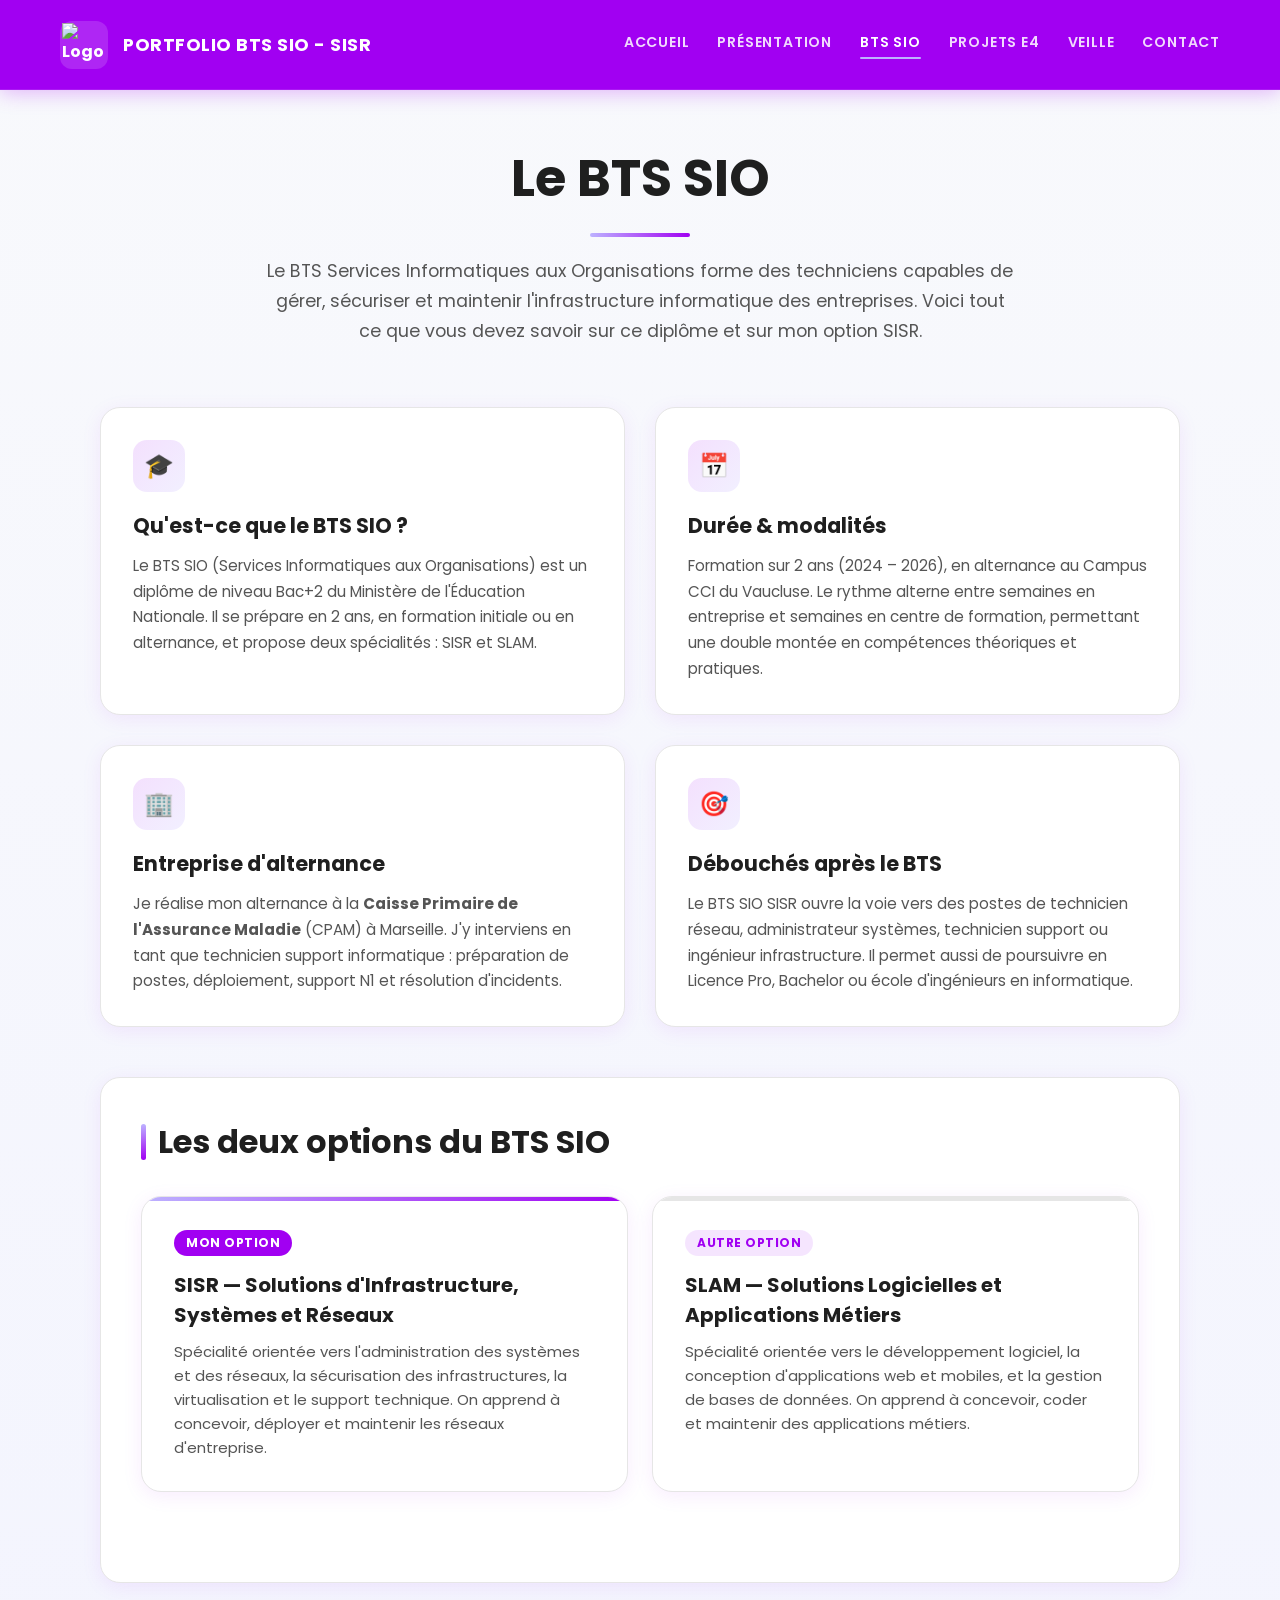
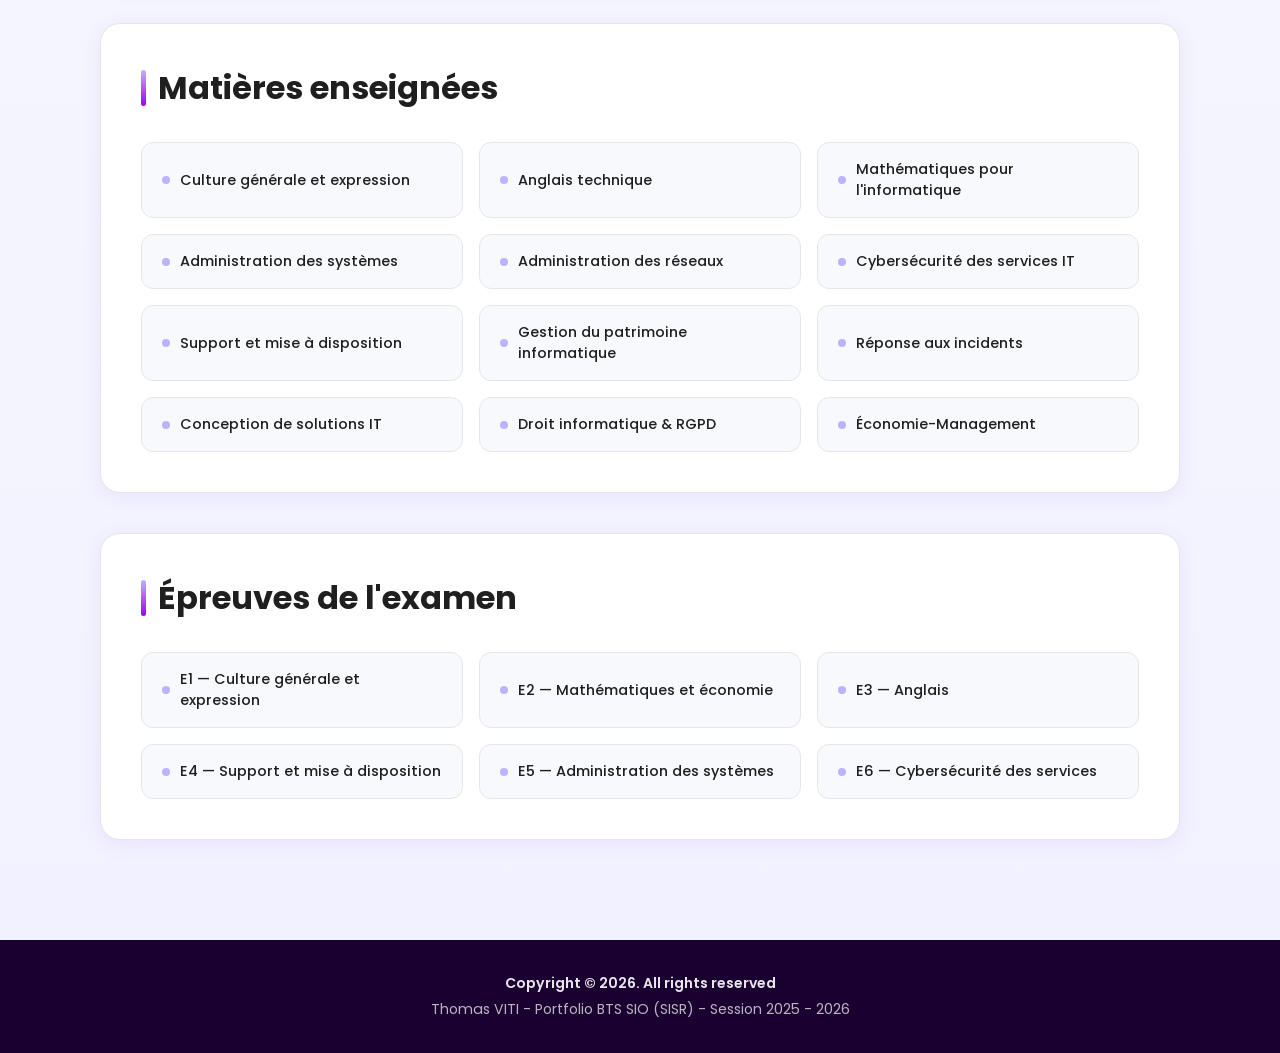
==== btssio.html @ 42a55c01 "Add files via upload" ====
<!DOCTYPE html>
<html lang="fr">
<head>
    <meta charset="UTF-8">
    <meta name="viewport" content="width=device-width, initial-scale=1.0">
    <title>BTS SIO - Portfolio Thomas VITI</title>
    <link href="https://fonts.googleapis.com/css2?family=Poppins:wght@300;400;600;700&display=swap" rel="stylesheet">
    <link rel="stylesheet" href="style.css">
</head>
<body>

    <header class="topbar" id="topbar">
        <a href="index.html" class="brand">
            <div class="logo-placeholder">
                <img src="images/logo1.png" alt="Logo Thomas VITI" class="logo">
            </div>
            <span class="brand-title">PORTFOLIO BTS SIO - SISR</span>
        </a>
        <nav class="navbar">
            <a href="index.html">ACCUEIL</a>
            <a href="presentation.html">PRÉSENTATION</a>
            <a href="btssio.html" class="active">BTS SIO</a>
            <a href="e4.html">PROJETS E4</a>
            <a href="veille.html">VEILLE</a>
            <a href="contact.html">CONTACT</a>
        </nav>
    </header>

    <main class="btssio-page">

        <!-- HERO -->
        <section class="page-hero reveal">
            <h1>Le BTS SIO</h1>
            <p>
                Le BTS Services Informatiques aux Organisations forme des techniciens
                capables de gérer, sécuriser et maintenir l'infrastructure informatique
                des entreprises. Voici tout ce que vous devez savoir sur ce diplôme
                et sur mon option SISR.
            </p>
        </section>

        <!-- PRÉSENTATION DU DIPLÔME -->
        <div class="btssio-grid reveal">
            <div class="info-card">
                <div class="info-card-icon">🎓</div>
                <h3>Qu'est-ce que le BTS SIO ?</h3>
                <p>
                    Le BTS SIO (Services Informatiques aux Organisations) est un diplôme
                    de niveau Bac+2 du Ministère de l'Éducation Nationale. Il se prépare
                    en 2 ans, en formation initiale ou en alternance, et propose deux
                    spécialités : SISR et SLAM.
                </p>
            </div>
            <div class="info-card">
                <div class="info-card-icon">📅</div>
                <h3>Durée & modalités</h3>
                <p>
                    Formation sur 2 ans (2024 – 2026), en alternance au Campus CCI
                    du Vaucluse. Le rythme alterne entre semaines en entreprise et
                    semaines en centre de formation, permettant une double montée en
                    compétences théoriques et pratiques.
                </p>
            </div>
            <div class="info-card">
                <div class="info-card-icon">🏢</div>
                <h3>Entreprise d'alternance</h3>
                <p>
                    Je réalise mon alternance à la <strong>Caisse Primaire de l'Assurance Maladie</strong>
                    (CPAM) à Marseille. J'y interviens en tant que technicien support
                    informatique : préparation de postes, déploiement, support N1 et
                    résolution d'incidents.
                </p>
            </div>
            <div class="info-card">
                <div class="info-card-icon">🎯</div>
                <h3>Débouchés après le BTS</h3>
                <p>
                    Le BTS SIO SISR ouvre la voie vers des postes de technicien réseau,
                    administrateur systèmes, technicien support ou ingénieur infrastructure.
                    Il permet aussi de poursuivre en Licence Pro, Bachelor ou école
                    d'ingénieurs en informatique.
                </p>
            </div>
        </div>

        <!-- LES DEUX OPTIONS -->
        <section class="matieres-section reveal">
            <h2>Les deux options du BTS SIO</h2>
            <div class="options-grid">
                <div class="option-card active-option">
                    <span class="option-badge active-badge">Mon option</span>
                    <h3>SISR — Solutions d'Infrastructure, Systèmes et Réseaux</h3>
                    <p>
                        Spécialité orientée vers l'administration des systèmes et des réseaux,
                        la sécurisation des infrastructures, la virtualisation et le support
                        technique. On apprend à concevoir, déployer et maintenir les réseaux
                        d'entreprise.
                    </p>
                </div>
                <div class="option-card">
                    <span class="option-badge">Autre option</span>
                    <h3>SLAM — Solutions Logicielles et Applications Métiers</h3>
                    <p>
                        Spécialité orientée vers le développement logiciel, la conception
                        d'applications web et mobiles, et la gestion de bases de données.
                        On apprend à concevoir, coder et maintenir des applications métiers.
                    </p>
                </div>
            </div>
        </section>

        <!-- MATIÈRES ENSEIGNÉES -->
        <section class="matieres-section reveal">
            <h2>Matières enseignées</h2>
            <div class="matieres-grid">
                <div class="matiere-item"><span>Culture générale et expression</span></div>
                <div class="matiere-item"><span>Anglais technique</span></div>
                <div class="matiere-item"><span>Mathématiques pour l'informatique</span></div>
                <div class="matiere-item"><span>Administration des systèmes</span></div>
                <div class="matiere-item"><span>Administration des réseaux</span></div>
                <div class="matiere-item"><span>Cybersécurité des services IT</span></div>
                <div class="matiere-item"><span>Support et mise à disposition</span></div>
                <div class="matiere-item"><span>Gestion du patrimoine informatique</span></div>
                <div class="matiere-item"><span>Réponse aux incidents</span></div>
                <div class="matiere-item"><span>Conception de solutions IT</span></div>
                <div class="matiere-item"><span>Droit informatique & RGPD</span></div>
                <div class="matiere-item"><span>Économie-Management</span></div>
            </div>
        </section>

        <!-- ÉPREUVES -->
        <section class="matieres-section reveal">
            <h2>Épreuves de l'examen</h2>
            <div class="matieres-grid">
                <div class="matiere-item"><span>E1 — Culture générale et expression</span></div>
                <div class="matiere-item"><span>E2 — Mathématiques et économie</span></div>
                <div class="matiere-item"><span>E3 — Anglais</span></div>
                <div class="matiere-item"><span>E4 — Support et mise à disposition</span></div>
                <div class="matiere-item"><span>E5 — Administration des systèmes</span></div>
                <div class="matiere-item"><span>E6 — Cybersécurité des services</span></div>
            </div>
        </section>

    </main>

    <footer class="footer">
        <p>Copyright © 2026. All rights reserved</p>
        <p>Thomas VITI - Portfolio BTS SIO (SISR) - Session 2025 - 2026</p>
    </footer>

    <script>
        window.addEventListener('scroll', () => {
            document.getElementById('topbar').classList.toggle('scrolled', window.scrollY > 50);
        });
        const observer = new IntersectionObserver(entries => {
            entries.forEach(e => { if (e.isIntersecting) e.target.classList.add('visible'); });
        }, { threshold: 0.1 });
        document.querySelectorAll('.reveal').forEach(r => observer.observe(r));
    </script>
</body>
</html>
---- style.css ----
/* =========================
   RESET DE BASE
   ========================= */
*, *::before, *::after {
    margin: 0;
    padding: 0;
    box-sizing: border-box;
}

/* =========================
   COULEURS PRINCIPALES
   ========================= */
:root {
    --couleur-fond: #f8f9fc;
    --couleur-blanc: #ffffff;
    --couleur-texte: #1f1f1f;
    --couleur-texte-secondaire: #555555;
    --couleur-accent: #bdb2ff;
    --couleur-accent-hover: #a79af7;
    --couleur-accent-dark: #8b7fe8;
    --couleur-bordure: #e6e6e6;
    --couleur-header: #a100f2;
    --shadow-card: 0 4px 20px rgba(161, 0, 242, 0.08);
    --shadow-hover: 0 8px 30px rgba(161, 0, 242, 0.15);
    --transition: 0.3s cubic-bezier(0.4, 0, 0.2, 1);
}

/* =========================
   STYLE GENERAL
   ========================= */
html {
    scroll-behavior: smooth;
}

body {
    font-family: 'Poppins', sans-serif;
    background-color: var(--couleur-fond);
    color: var(--couleur-texte);
    -webkit-font-smoothing: antialiased;
    -moz-osx-font-smoothing: grayscale;
    background: linear-gradient(180deg, #f8f9fc 0%, #f1f2ff 100%);
    min-height: 100vh;
}

/* =========================
   ANIMATIONS GLOBALES
   ========================= */
@keyframes fadeUp {
    from { opacity: 0; transform: translateY(30px); }
    to   { opacity: 1; transform: translateY(0); }
}

@keyframes fadeIn {
    from { opacity: 0; }
    to   { opacity: 1; }
}

@keyframes slideInLeft {
    from { opacity: 0; transform: translateX(-30px); }
    to   { opacity: 1; transform: translateX(0); }
}

@keyframes slideInRight {
    from { opacity: 0; transform: translateX(30px); }
    to   { opacity: 1; transform: translateX(0); }
}

@keyframes pulse {
    0%, 100% { transform: scale(1); }
    50%       { transform: scale(1.05); }
}

.reveal {
    opacity: 0;
    transform: translateY(30px);
    transition: opacity 0.7s ease, transform 0.7s ease;
}

.reveal.visible {
    opacity: 1;
    transform: translateY(0);
}

/* =========================
   HEADER
   ========================= */
.topbar {
    position: fixed;
    top: 0;
    left: 0;
    width: 100%;
    height: 90px;
    background-color: var(--couleur-header);
    border-bottom: 1px solid rgba(255,255,255,0.1);
    display: flex;
    justify-content: space-between;
    align-items: center;
    padding: 0 60px;
    z-index: 1000;
    box-shadow: 0 2px 20px rgba(161, 0, 242, 0.3);
    transition: height var(--transition), box-shadow var(--transition);
}

.topbar.scrolled {
    height: 70px;
    box-shadow: 0 4px 30px rgba(161, 0, 242, 0.4);
}

/* =========================
   PARTIE GAUCHE : LOGO + TITRE
   ========================= */
.brand {
    display: flex;
    align-items: center;
    gap: 15px;
    text-decoration: none;
    color: #ffffff;
}

.brand-title {
    font-size: 1.1rem;
    font-weight: 700;
    letter-spacing: 0.5px;
    color: #ffffff;
}

.logo-placeholder {
    width: 48px;
    height: 48px;
    background-color: rgba(255,255,255,0.15);
    border-radius: 12px;
    display: flex;
    align-items: center;
    justify-content: center;
    font-weight: bold;
    font-size: 1rem;
    transition: var(--transition);
}

.logo-placeholder:hover {
    background-color: rgba(255,255,255,0.25);
    transform: rotate(-5deg);
}

.logo {
    width: 44px;
    height: 44px;
    object-fit: contain;
}

/* =========================
   NAVIGATION
   ========================= */
.navbar {
    display: flex;
    align-items: center;
    gap: 28px;
}

.navbar a {
    text-decoration: none;
    color: rgba(255,255,255,0.85);
    font-size: 0.88rem;
    font-weight: 600;
    letter-spacing: 0.8px;
    transition: var(--transition);
    position: relative;
    padding-bottom: 4px;
}

.navbar a:hover {
    color: #ffffff;
}

.navbar a::after {
    content: "";
    position: absolute;
    left: 0;
    bottom: -2px;
    width: 0;
    height: 2px;
    background-color: var(--couleur-accent);
    transition: width var(--transition);
    border-radius: 2px;
}

.navbar a:hover::after,
.navbar a.active::after {
    width: 100%;
}

.navbar a.active {
    color: #ffffff;
}

/* =========================
   ÉLÉMENTS GÉNÉRAUX
   ========================= */
.nom {
    color: var(--couleur-accent);
    font-weight: 600;
}

/* =========================
   HERO - ACCUEIL
   ========================= */
.hero {
    min-height: 100vh;
    display: flex;
    align-items: center;
    justify-content: space-between;
    gap: 80px;
    padding: 140px 100px 60px 100px;
    width: 100%;
}

.hero-text {
    flex: 1.2;
    opacity: 0;
    transform: translateY(30px);
    animation: fadeUp 0.9s ease 0.2s forwards;
}

.hero-text::after {
    content: "";
    display: block;
    width: 70px;
    height: 4px;
    background: linear-gradient(90deg, var(--couleur-accent), var(--couleur-header));
    margin-top: 30px;
    border-radius: 4px;
}

.hero h1 {
    font-size: 3.4rem;
    margin-bottom: 20px;
    line-height: 1.1;
}

.hero h2 {
    font-size: 1.2rem;
    font-weight: 400;
    color: var(--couleur-texte-secondaire);
    max-width: 850px;
    line-height: 1.7;
}

.hero-badges {
    display: flex;
    flex-wrap: wrap;
    gap: 12px;
    margin-top: 30px;
}

.badge {
    display: inline-flex;
    align-items: center;
    gap: 6px;
    padding: 8px 16px;
    background: rgba(189, 178, 255, 0.15);
    border: 1px solid rgba(189, 178, 255, 0.4);
    border-radius: 50px;
    font-size: 0.82rem;
    font-weight: 600;
    color: var(--couleur-accent-dark);
    transition: var(--transition);
}

.badge:hover {
    background: rgba(189, 178, 255, 0.25);
    transform: translateY(-2px);
}

.hero-cta {
    display: flex;
    gap: 16px;
    margin-top: 36px;
    flex-wrap: wrap;
}

.btn-primary {
    padding: 14px 32px;
    background-color: var(--couleur-header);
    color: white;
    text-decoration: none;
    border-radius: 12px;
    font-weight: 600;
    font-size: 0.95rem;
    transition: var(--transition);
    border: none;
    cursor: pointer;
}

.btn-primary:hover {
    transform: translateY(-3px);
    box-shadow: 0 10px 25px rgba(161, 0, 242, 0.35);
}

.btn-secondary {
    padding: 14px 32px;
    background-color: transparent;
    color: var(--couleur-header);
    text-decoration: none;
    border-radius: 12px;
    font-weight: 600;
    font-size: 0.95rem;
    transition: var(--transition);
    border: 2px solid var(--couleur-header);
    cursor: pointer;
}

.btn-secondary:hover {
    background-color: var(--couleur-header);
    color: white;
    transform: translateY(-3px);
}

/* =========================
   IMAGE A DROITE - ACCUEIL
   ========================= */
.hero-image {
    flex: 1;
    display: flex;
    justify-content: flex-end;
    opacity: 0;
    animation: fadeIn 1s ease 0.5s forwards;
}

.hero-image img {
    width: 420px;
    height: 420px;
    object-fit: cover;
    border-radius: 50%;
    border: 4px solid var(--couleur-accent);
    box-shadow: 0 20px 60px rgba(161, 0, 242, 0.2);
    transition: 0.5s ease;
}

.hero-image img:hover {
    transform: scale(1.04) rotate(2deg);
    box-shadow: 0 25px 70px rgba(161, 0, 242, 0.3);
}

/* =========================
   STATS - ACCUEIL
   ========================= */
.hero-stats {
    display: grid;
    grid-template-columns: repeat(3, 1fr);
    gap: 20px;
    margin-top: 50px;
    padding: 0 100px 60px 100px;
}

.stat-card {
    background: var(--couleur-blanc);
    border-radius: 16px;
    padding: 24px;
    text-align: center;
    border: 1px solid var(--couleur-bordure);
    box-shadow: var(--shadow-card);
    transition: var(--transition);
}

.stat-card:hover {
    transform: translateY(-5px);
    box-shadow: var(--shadow-hover);
}

.stat-number {
    font-size: 2.2rem;
    font-weight: 700;
    color: var(--couleur-header);
    display: block;
}

.stat-label {
    font-size: 0.85rem;
    color: var(--couleur-texte-secondaire);
    margin-top: 4px;
}

/* =========================
   PAGE PRÉSENTATION
   ========================= */
.presentation-page {
    padding: 140px 100px 60px 100px;
}

.about-hero {
    min-height: 30vh;
    display: flex;
    flex-direction: column;
    justify-content: center;
    align-items: center;
    text-align: center;
    padding-bottom: 60px;
}

.about-hero h1 {
    font-size: 3.5rem;
    margin-bottom: 30px;
    color: var(--couleur-texte);
}

.about-hero h1::after {
    content: "";
    display: block;
    width: 120px;
    height: 4px;
    background: linear-gradient(90deg, var(--couleur-accent), var(--couleur-header));
    margin: 15px auto 0;
    border-radius: 10px;
}

.about-hero p {
    font-size: 1.1rem;
    color: var(--couleur-texte-secondaire);
    max-width: 700px;
    line-height: 1.7;
}

/* =========================
   BOUTON CV
   ========================= */
.btn-cv {
    padding: 15px 32px;
    background-color: var(--couleur-header);
    color: white;
    text-decoration: none;
    border-radius: 12px;
    font-weight: 600;
    transition: var(--transition);
    margin-top: 40px;
    display: inline-block;
}

.btn-cv:hover {
    transform: translateY(-3px);
    box-shadow: 0 12px 28px rgba(161, 0, 242, 0.35);
}

/* =========================
   CARROUSEL COMPÉTENCES
   ========================= */
.skills-carousel-section {
    margin-top: 60px;
    margin-bottom: 50px;
    text-align: center;
}

.skills-carousel-section h2 {
    font-size: 2.6rem;
    margin-bottom: 30px;
    color: var(--couleur-texte);
}

.skills-carousel {
    display: flex;
    align-items: center;
    justify-content: center;
    gap: 20px;
}

.carousel-window {
    width: 100%;
    max-width: 860px;
    overflow: hidden;
    border-radius: 20px;
}

.carousel-track {
    display: flex;
    transition: transform 0.5s cubic-bezier(0.4, 0, 0.2, 1);
    will-change: transform;
}

.carousel-slide {
    min-width: 100%;
    flex: 0 0 100%;
    background-color: transparent;
    border-radius: 20px;
    padding: 10px 10px 20px 10px;
    text-align: left;
}

.carousel-slide h3 {
    font-size: 1.9rem;
    margin-bottom: 22px;
    color: var(--couleur-header);
    text-align: center;
}

/* =========================
   GRILLE & CARTES COMPÉTENCES
   ========================= */
.skills-grid {
    display: grid;
    grid-template-columns: repeat(2, 1fr);
    gap: 16px;
}

.skill-card {
    background: #14203a;
    border: 1px solid rgba(189, 178, 255, 0.2);
    border-radius: 16px;
    padding: 20px;
    transition: var(--transition);
}

.skill-card:hover {
    border-color: rgba(189, 178, 255, 0.5);
    transform: translateY(-3px);
    box-shadow: 0 8px 24px rgba(161, 0, 242, 0.2);
}

.skill-card-header {
    display: flex;
    align-items: center;
    gap: 12px;
    margin-bottom: 12px;
}

.skill-card-header img {
    width: 40px;
    height: 40px;
    object-fit: contain;
    background-color: rgba(255, 255, 255, 0.05);
    padding: 6px;
    border-radius: 10px;
    flex-shrink: 0;
}

.skill-card-header h4 {
    font-size: 1.1rem;
    color: #ffffff;
    margin: 0;
    font-weight: 600;
}

.skill-card p {
    color: rgba(230, 230, 255, 0.75);
    line-height: 1.55;
    font-size: 0.88rem;
    margin: 0;
}

/* Boutons carrousel */
.carousel-btn {
    background: rgba(161, 0, 242, 0.08);
    border: 2px solid var(--couleur-accent);
    font-size: 1.4rem;
    color: var(--couleur-header);
    cursor: pointer;
    transition: var(--transition);
    width: 50px;
    height: 50px;
    border-radius: 50%;
    display: flex;
    align-items: center;
    justify-content: center;
    flex-shrink: 0;
}

.carousel-btn:hover {
    background: var(--couleur-header);
    color: white;
    border-color: var(--couleur-header);
    transform: scale(1.1);
}

/* Dots */
.carousel-dots {
    margin-top: 20px;
    display: flex;
    justify-content: center;
    gap: 10px;
}

.dot {
    width: 10px;
    height: 10px;
    background-color: #d9d3ff;
    border-radius: 50%;
    display: inline-block;
    cursor: pointer;
    transition: var(--transition);
}

.dot.active {
    background-color: var(--couleur-header);
    transform: scale(1.3);
    width: 28px;
    border-radius: 5px;
}

/* =========================
   PARCOURS (2 COLONNES)
   ========================= */
.parcours-section { margin-top: 20px; }

.parcours-grid {
    display: flex;
    gap: 60px;
    align-items: flex-start;
}

.parcours-col { flex: 1; min-width: 0; }

/* =========================
   TIMELINE
   ========================= */
.timeline-section { margin-top: 50px; }

.timeline-section h2 {
    font-size: 2.8rem;
    margin-bottom: 30px;
    color: var(--couleur-texte);
    display: flex;
    align-items: center;
    gap: 15px;
}

.timeline-section h2::before {
    content: "";
    display: inline-block;
    width: 6px;
    height: 50px;
    background: linear-gradient(180deg, var(--couleur-accent), var(--couleur-header));
    border-radius: 10px;
    flex-shrink: 0;
}

.timeline {
    position: relative;
    padding-left: 40px;
}

.timeline::before {
    content: "";
    position: absolute;
    left: 10px;
    top: 0;
    width: 3px;
    height: 100%;
    background: linear-gradient(180deg, var(--couleur-accent), var(--couleur-header));
    border-radius: 3px;
}

.timeline-item {
    position: relative;
    margin-bottom: 40px;
}

.timeline-dot {
    position: absolute;
    left: -34px;
    top: 12px;
    width: 18px;
    height: 18px;
    background-color: var(--couleur-blanc);
    border: 3px solid var(--couleur-accent);
    border-radius: 50%;
    transition: var(--transition);
}

.timeline-item:hover .timeline-dot {
    background-color: var(--couleur-header);
    border-color: var(--couleur-header);
    transform: scale(1.2);
}

.timeline-content {
    background: var(--couleur-blanc);
    border-radius: 14px;
    padding: 20px 24px;
    border: 1px solid var(--couleur-bordure);
    box-shadow: var(--shadow-card);
    transition: var(--transition);
}

.timeline-content:hover {
    transform: translateX(5px);
    box-shadow: var(--shadow-hover);
    border-color: rgba(189, 178, 255, 0.5);
}

.timeline-content h3 {
    font-size: 1.15rem;
    margin-bottom: 6px;
    color: var(--couleur-texte);
}

.timeline-content .date {
    font-size: 0.82rem;
    color: var(--couleur-header);
    display: block;
    margin-bottom: 8px;
    font-weight: 600;
}

.timeline-content p {
    color: var(--couleur-texte-secondaire);
    line-height: 1.6;
    font-size: 0.92rem;
}

/* =========================
   SECTION OBJECTIFS
   ========================= */
.presentation-section {
    background-color: var(--couleur-blanc);
    padding: 32px 36px;
    margin-bottom: 30px;
    border-radius: 20px;
    box-shadow: var(--shadow-card);
    border: 1px solid var(--couleur-bordure);
}

.presentation-section h2 {
    font-size: 1.8rem;
    margin-bottom: 15px;
    color: var(--couleur-header);
}

.presentation-section p {
    font-size: 1.05rem;
    line-height: 1.8;
    color: var(--couleur-texte-secondaire);
    margin-bottom: 15px;
}

.presentation-section p:last-child { margin-bottom: 0; }

/* =========================
   PAGE BTS SIO
   ========================= */
.btssio-page {
    padding: 140px 100px 60px 100px;
}

.page-hero {
    text-align: center;
    padding-bottom: 60px;
}

.page-hero h1 {
    font-size: 3.2rem;
    margin-bottom: 20px;
}

.page-hero h1::after {
    content: "";
    display: block;
    width: 100px;
    height: 4px;
    background: linear-gradient(90deg, var(--couleur-accent), var(--couleur-header));
    margin: 16px auto 0;
    border-radius: 4px;
}

.page-hero p {
    font-size: 1.1rem;
    color: var(--couleur-texte-secondaire);
    max-width: 750px;
    margin: 0 auto;
    line-height: 1.7;
}

.btssio-grid {
    display: grid;
    grid-template-columns: 1fr 1fr;
    gap: 30px;
    margin-bottom: 50px;
}

.info-card {
    background: var(--couleur-blanc);
    border-radius: 20px;
    padding: 32px;
    border: 1px solid var(--couleur-bordure);
    box-shadow: var(--shadow-card);
    transition: var(--transition);
}

.info-card:hover {
    transform: translateY(-5px);
    box-shadow: var(--shadow-hover);
}

.info-card-icon {
    width: 52px;
    height: 52px;
    background: linear-gradient(135deg, rgba(161,0,242,0.12), rgba(189,178,255,0.2));
    border-radius: 14px;
    display: flex;
    align-items: center;
    justify-content: center;
    font-size: 1.5rem;
    margin-bottom: 18px;
}

.info-card h3 {
    font-size: 1.3rem;
    margin-bottom: 12px;
    color: var(--couleur-texte);
}

.info-card p {
    color: var(--couleur-texte-secondaire);
    line-height: 1.7;
    font-size: 0.95rem;
}

.options-grid {
    display: grid;
    grid-template-columns: 1fr 1fr;
    gap: 24px;
    margin-bottom: 50px;
}

.option-card {
    background: var(--couleur-blanc);
    border-radius: 20px;
    padding: 32px;
    border: 1px solid var(--couleur-bordure);
    box-shadow: var(--shadow-card);
    transition: var(--transition);
    position: relative;
    overflow: hidden;
}

.option-card::before {
    content: "";
    position: absolute;
    top: 0;
    left: 0;
    right: 0;
    height: 4px;
    background: var(--couleur-bordure);
    transition: var(--transition);
}

.option-card.active-option::before {
    background: linear-gradient(90deg, var(--couleur-accent), var(--couleur-header));
}

.option-card:hover {
    transform: translateY(-4px);
    box-shadow: var(--shadow-hover);
}

.option-badge {
    display: inline-block;
    padding: 4px 12px;
    background: rgba(161, 0, 242, 0.1);
    color: var(--couleur-header);
    border-radius: 50px;
    font-size: 0.75rem;
    font-weight: 700;
    margin-bottom: 14px;
    text-transform: uppercase;
    letter-spacing: 0.5px;
}

.option-badge.active-badge {
    background: var(--couleur-header);
    color: white;
}

.option-card h3 {
    font-size: 1.25rem;
    margin-bottom: 10px;
}

.option-card p {
    color: var(--couleur-texte-secondaire);
    font-size: 0.93rem;
    line-height: 1.6;
}

.matieres-section {
    background: var(--couleur-blanc);
    border-radius: 20px;
    padding: 40px;
    margin-bottom: 40px;
    border: 1px solid var(--couleur-bordure);
    box-shadow: var(--shadow-card);
}

.matieres-section h2 {
    font-size: 2rem;
    margin-bottom: 30px;
    color: var(--couleur-texte);
    display: flex;
    align-items: center;
    gap: 12px;
}

.matieres-section h2::before {
    content: "";
    display: inline-block;
    width: 5px;
    height: 36px;
    background: linear-gradient(180deg, var(--couleur-accent), var(--couleur-header));
    border-radius: 4px;
}

.matieres-grid {
    display: grid;
    grid-template-columns: repeat(3, 1fr);
    gap: 16px;
}

.matiere-item {
    background: var(--couleur-fond);
    border-radius: 12px;
    padding: 16px 20px;
    border: 1px solid var(--couleur-bordure);
    transition: var(--transition);
    display: flex;
    align-items: center;
    gap: 10px;
}

.matiere-item:hover {
    background: rgba(189, 178, 255, 0.1);
    border-color: rgba(189, 178, 255, 0.5);
    transform: translateX(4px);
}

.matiere-item::before {
    content: "";
    display: inline-block;
    width: 8px;
    height: 8px;
    background: var(--couleur-accent);
    border-radius: 50%;
    flex-shrink: 0;
}

.matiere-item span {
    font-size: 0.9rem;
    font-weight: 500;
    color: var(--couleur-texte);
}

/* =========================
   PAGE PROJETS E4
   ========================= */
.e4-page {
    padding: 140px 100px 60px 100px;
}

.projets-grid {
    display: grid;
    grid-template-columns: repeat(2, 1fr);
    gap: 30px;
    margin-top: 40px;
}

.projet-card {
    background: var(--couleur-blanc);
    border-radius: 20px;
    overflow: hidden;
    border: 1px solid var(--couleur-bordure);
    box-shadow: var(--shadow-card);
    transition: var(--transition);
    display: flex;
    flex-direction: column;
}

.projet-card:hover {
    transform: translateY(-8px);
    box-shadow: var(--shadow-hover);
}

.projet-header {
    background: linear-gradient(135deg, var(--couleur-header), #7b00c0);
    padding: 28px;
    color: white;
}

.projet-numero {
    font-size: 0.75rem;
    font-weight: 700;
    letter-spacing: 2px;
    text-transform: uppercase;
    opacity: 0.7;
    margin-bottom: 8px;
}

.projet-header h3 {
    font-size: 1.35rem;
    font-weight: 700;
}

.projet-body {
    padding: 28px;
    flex: 1;
    display: flex;
    flex-direction: column;
    gap: 16px;
}

.projet-tags {
    display: flex;
    flex-wrap: wrap;
    gap: 8px;
}

.tag {
    padding: 5px 12px;
    background: rgba(189, 178, 255, 0.15);
    border: 1px solid rgba(189, 178, 255, 0.4);
    border-radius: 50px;
    font-size: 0.78rem;
    font-weight: 600;
    color: var(--couleur-accent-dark);
}

.projet-description {
    color: var(--couleur-texte-secondaire);
    line-height: 1.7;
    font-size: 0.93rem;
    flex: 1;
}

.projet-competences {
    margin-top: auto;
}

.projet-competences h4 {
    font-size: 0.85rem;
    color: var(--couleur-texte-secondaire);
    margin-bottom: 8px;
    font-weight: 600;
    text-transform: uppercase;
    letter-spacing: 0.5px;
}

.comp-list {
    display: flex;
    flex-direction: column;
    gap: 6px;
}

.comp-item {
    display: flex;
    align-items: center;
    gap: 8px;
    font-size: 0.88rem;
    color: var(--couleur-texte);
}

.comp-item::before {
    content: "✓";
    color: var(--couleur-header);
    font-weight: bold;
    font-size: 0.75rem;
}

/* =========================
   PAGE VEILLE
   ========================= */
.veille-page {
    padding: 140px 100px 60px 100px;
}

.veille-intro {
    background: var(--couleur-blanc);
    border-radius: 20px;
    padding: 36px;
    margin-bottom: 40px;
    border: 1px solid var(--couleur-bordure);
    box-shadow: var(--shadow-card);
}

.veille-intro h2 {
    font-size: 1.6rem;
    margin-bottom: 14px;
    color: var(--couleur-header);
}

.veille-intro p {
    color: var(--couleur-texte-secondaire);
    line-height: 1.7;
    font-size: 0.97rem;
}

.veille-grid {
    display: grid;
    grid-template-columns: repeat(2, 1fr);
    gap: 28px;
    margin-bottom: 50px;
}

.veille-card {
    background: var(--couleur-blanc);
    border-radius: 20px;
    padding: 32px;
    border: 1px solid var(--couleur-bordure);
    box-shadow: var(--shadow-card);
    transition: var(--transition);
}

.veille-card:hover {
    transform: translateY(-5px);
    box-shadow: var(--shadow-hover);
}

.veille-card-header {
    display: flex;
    align-items: flex-start;
    gap: 16px;
    margin-bottom: 16px;
}

.veille-icon {
    width: 48px;
    height: 48px;
    background: linear-gradient(135deg, rgba(161,0,242,0.12), rgba(189,178,255,0.2));
    border-radius: 12px;
    display: flex;
    align-items: center;
    justify-content: center;
    font-size: 1.4rem;
    flex-shrink: 0;
}

.veille-card h3 {
    font-size: 1.2rem;
    margin-bottom: 4px;
    color: var(--couleur-texte);
}

.veille-date {
    font-size: 0.8rem;
    color: var(--couleur-header);
    font-weight: 600;
}

.veille-card p {
    color: var(--couleur-texte-secondaire);
    line-height: 1.6;
    font-size: 0.92rem;
}

.sources-section {
    background: var(--couleur-blanc);
    border-radius: 20px;
    padding: 36px;
    border: 1px solid var(--couleur-bordure);
    box-shadow: var(--shadow-card);
    margin-bottom: 40px;
}

.sources-section h2 {
    font-size: 1.8rem;
    margin-bottom: 24px;
    color: var(--couleur-texte);
    display: flex;
    align-items: center;
    gap: 12px;
}

.sources-section h2::before {
    content: "";
    display: inline-block;
    width: 5px;
    height: 32px;
    background: linear-gradient(180deg, var(--couleur-accent), var(--couleur-header));
    border-radius: 4px;
}

.sources-grid {
    display: grid;
    grid-template-columns: repeat(3, 1fr);
    gap: 16px;
}

.source-item {
    display: flex;
    align-items: center;
    gap: 12px;
    padding: 14px 16px;
    background: var(--couleur-fond);
    border-radius: 12px;
    border: 1px solid var(--couleur-bordure);
    text-decoration: none;
    color: var(--couleur-texte);
    transition: var(--transition);
    font-size: 0.9rem;
    font-weight: 500;
}

.source-item:hover {
    background: rgba(189, 178, 255, 0.1);
    border-color: rgba(189, 178, 255, 0.5);
    transform: translateX(4px);
    color: var(--couleur-header);
}

.source-dot {
    width: 8px;
    height: 8px;
    background: var(--couleur-accent);
    border-radius: 50%;
    flex-shrink: 0;
}

/* =========================
   PAGE CONTACT
   ========================= */
.contact-page {
    padding: 140px 100px 60px 100px;
}

.contact-hero {
    text-align: center;
    margin-bottom: 60px;
}

.contact-hero h1 {
    font-size: 3.2rem;
    margin-bottom: 16px;
}

.contact-hero h1::after {
    content: "";
    display: block;
    width: 80px;
    height: 4px;
    background: linear-gradient(90deg, var(--couleur-accent), var(--couleur-header));
    margin: 14px auto 0;
    border-radius: 4px;
}

.contact-hero p {
    color: var(--couleur-texte-secondaire);
    font-size: 1.1rem;
    max-width: 600px;
    margin: 0 auto;
    line-height: 1.7;
}

.contact-cards {
    display: grid;
    grid-template-columns: repeat(2, 1fr);
    gap: 24px;
    max-width: 800px;
    margin: 0 auto;
}

.contact-card {
    background: var(--couleur-blanc);
    border-radius: 20px;
    padding: 36px;
    text-align: center;
    border: 1px solid var(--couleur-bordure);
    box-shadow: var(--shadow-card);
    transition: var(--transition);
}

.contact-card:hover {
    transform: translateY(-6px);
    box-shadow: var(--shadow-hover);
    border-color: rgba(189, 178, 255, 0.5);
}

.contact-card-icon {
    width: 60px;
    height: 60px;
    background: linear-gradient(135deg, rgba(161,0,242,0.1), rgba(189,178,255,0.2));
    border-radius: 16px;
    display: flex;
    align-items: center;
    justify-content: center;
    font-size: 1.6rem;
    margin: 0 auto 18px;
    transition: var(--transition);
}

.contact-card:hover .contact-card-icon {
    background: var(--couleur-header);
    color: white;
    transform: rotate(-8deg) scale(1.05);
}

.contact-card h2 {
    font-size: 1rem;
    margin-bottom: 10px;
    color: var(--couleur-texte-secondaire);
    text-transform: uppercase;
    letter-spacing: 1px;
    font-size: 0.8rem;
}

.contact-card p {
    font-size: 1rem;
    font-weight: 600;
    color: var(--couleur-texte);
}

.contact-card a {
    color: var(--couleur-header);
    text-decoration: none;
    transition: var(--transition);
    font-weight: 600;
}

.contact-card a:hover {
    color: var(--couleur-accent-dark);
}

/* =========================
   FOOTER
   ========================= */
.footer {
    background-color: #1a0030;
    color: rgba(255,255,255,0.7);
    text-align: center;
    padding: 28px 20px;
    font-size: 0.88rem;
}

.footer p { margin: 5px 0; }

.footer p:first-child {
    color: rgba(255,255,255,0.9);
    font-weight: 600;
}

/* =========================
   SCRIPT REVEAL AU SCROLL
   (classes pour JS)
   ========================= */
.fade-in { animation: fadeUp 0.7s ease forwards; }

/* =========================
   VERSION TABLETTE
   ========================= */
@media (max-width: 1024px) {
    .topbar { padding: 0 30px; }
    .navbar { gap: 18px; }
    .navbar a { font-size: 0.82rem; }

    .hero { padding: 140px 60px 40px 60px; gap: 50px; }
    .hero-stats { padding: 0 60px 50px 60px; }
    .hero h1 { font-size: 2.6rem; }

    .presentation-page,
    .btssio-page,
    .e4-page,
    .veille-page,
    .contact-page { padding: 140px 60px 60px 60px; }

    .btssio-grid,
    .options-grid { grid-template-columns: 1fr; }
    .matieres-grid { grid-template-columns: repeat(2, 1fr); }
    .projets-grid { grid-template-columns: 1fr; }
    .veille-grid { grid-template-columns: 1fr; }
    .sources-grid { grid-template-columns: repeat(2, 1fr); }
    .hero-stats { grid-template-columns: repeat(3, 1fr); }
}

/* =========================
   VERSION MOBILE
   ========================= */
@media (max-width: 768px) {
    .topbar {
        height: auto;
        padding: 15px 20px;
        flex-direction: column;
        align-items: flex-start;
        gap: 15px;
    }

    .brand-title { font-size: 0.9rem; }

    .navbar {
        flex-wrap: wrap;
        gap: 10px;
    }

    .navbar a { font-size: 0.78rem; }

    .hero {
        flex-direction: column;
        text-align: center;
        padding: 190px 20px 40px 20px;
        gap: 40px;
    }

    .hero h1 { font-size: 2.2rem; }
    .hero h2 { font-size: 0.97rem; }

    .hero-badges { justify-content: center; }
    .hero-cta { justify-content: center; }

    .hero-image { justify-content: center; }
    .hero-image img { width: 220px; height: 220px; }

    .hero-stats {
        grid-template-columns: 1fr;
        padding: 0 20px 40px;
    }

    .presentation-page,
    .btssio-page,
    .e4-page,
    .veille-page,
    .contact-page { padding: 190px 20px 40px 20px; }

    .parcours-grid { flex-direction: column; gap: 0; }
    .timeline { padding-left: 30px; }
    .timeline-dot { left: -28px; }

    .about-hero h1 { font-size: 2.2rem; }
    .page-hero h1 { font-size: 2.2rem; }

    .btssio-grid,
    .options-grid,
    .projets-grid,
    .veille-grid { grid-template-columns: 1fr; }

    .matieres-grid { grid-template-columns: 1fr; }
    .sources-grid { grid-template-columns: 1fr; }
    .contact-cards { grid-template-columns: 1fr; }

    .skills-carousel-section h2 { font-size: 1.8rem; }
    .carousel-slide { padding: 10px 6px 16px 6px; }
    .carousel-slide h3 { font-size: 1.4rem; }
    .skills-grid { grid-template-columns: 1fr; gap: 12px; }
    .skill-card { padding: 16px; }
    .skill-card-header h4 { font-size: 1rem; }
    .skill-card p { font-size: 0.85rem; }
    .carousel-window { max-width: 100%; }

    .matieres-section,
    .sources-section { padding: 24px; }

    .hero-stats { grid-template-columns: repeat(3, 1fr); }
}
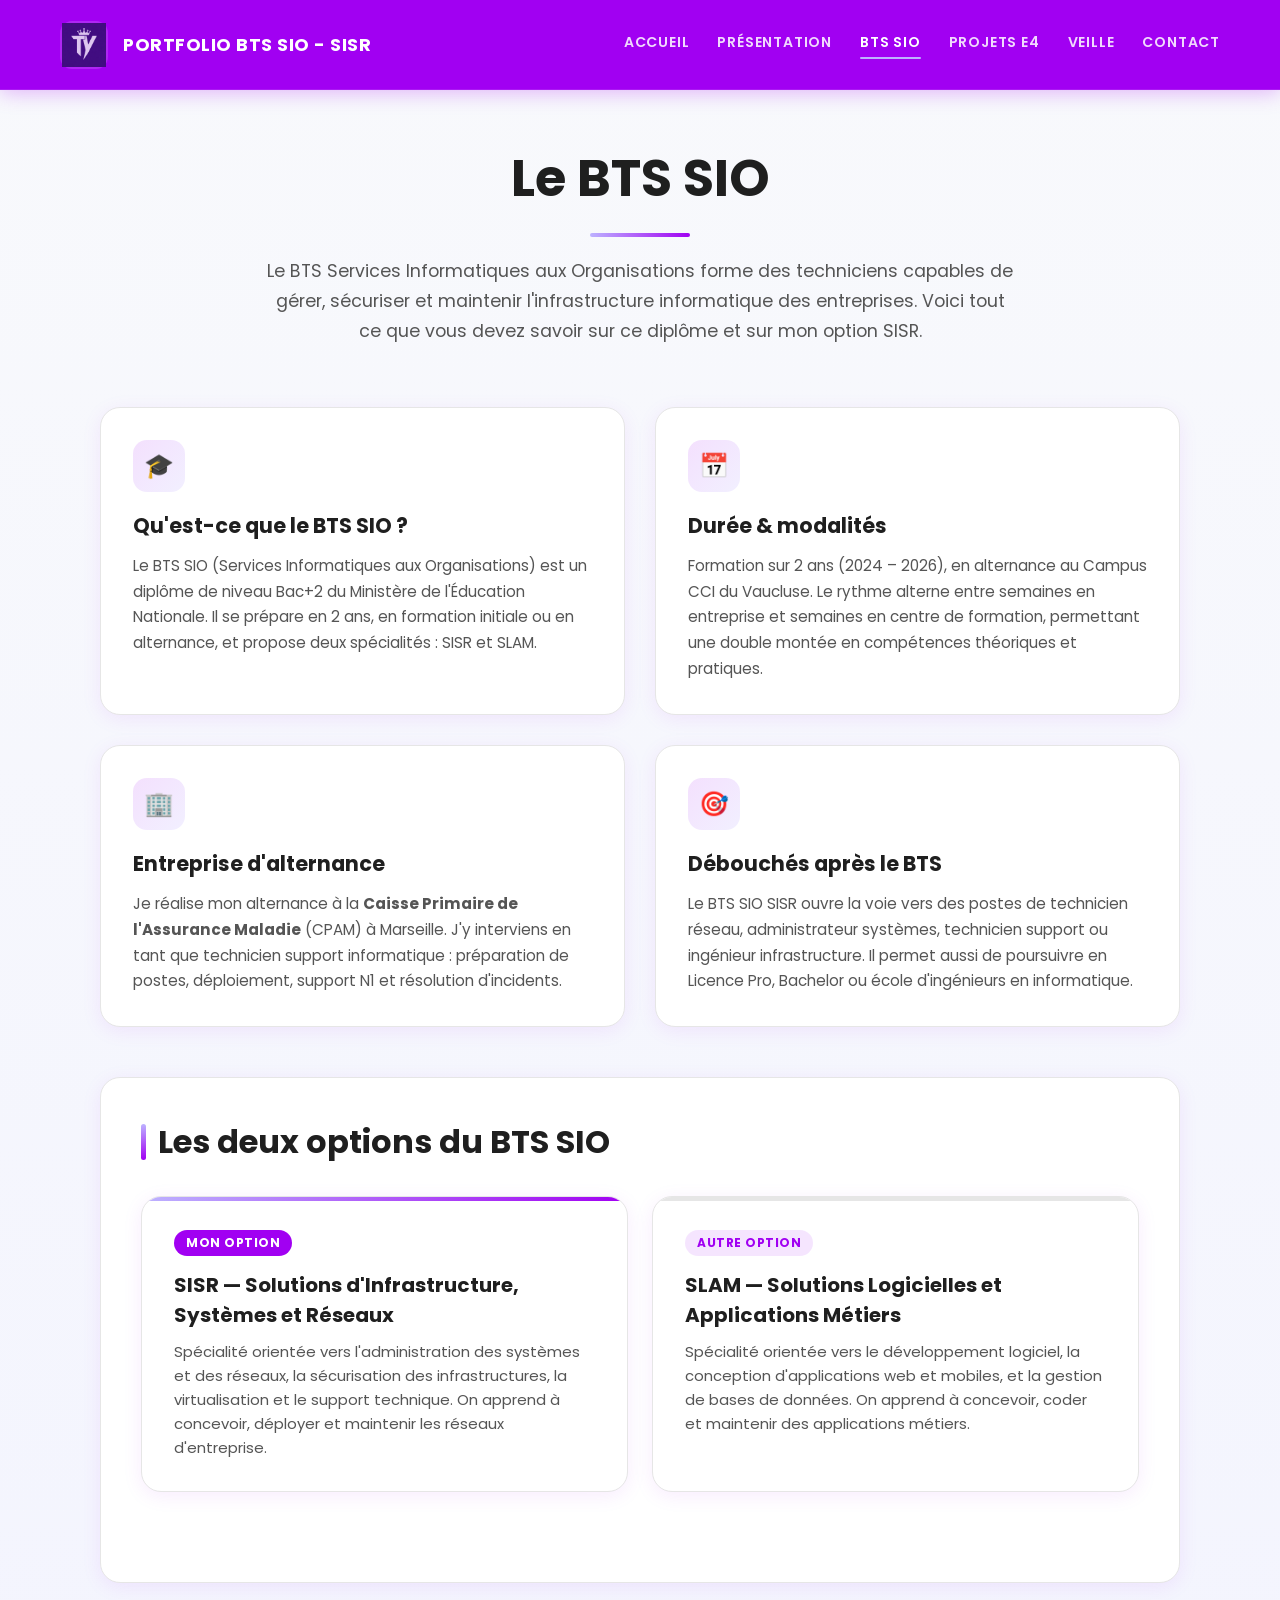
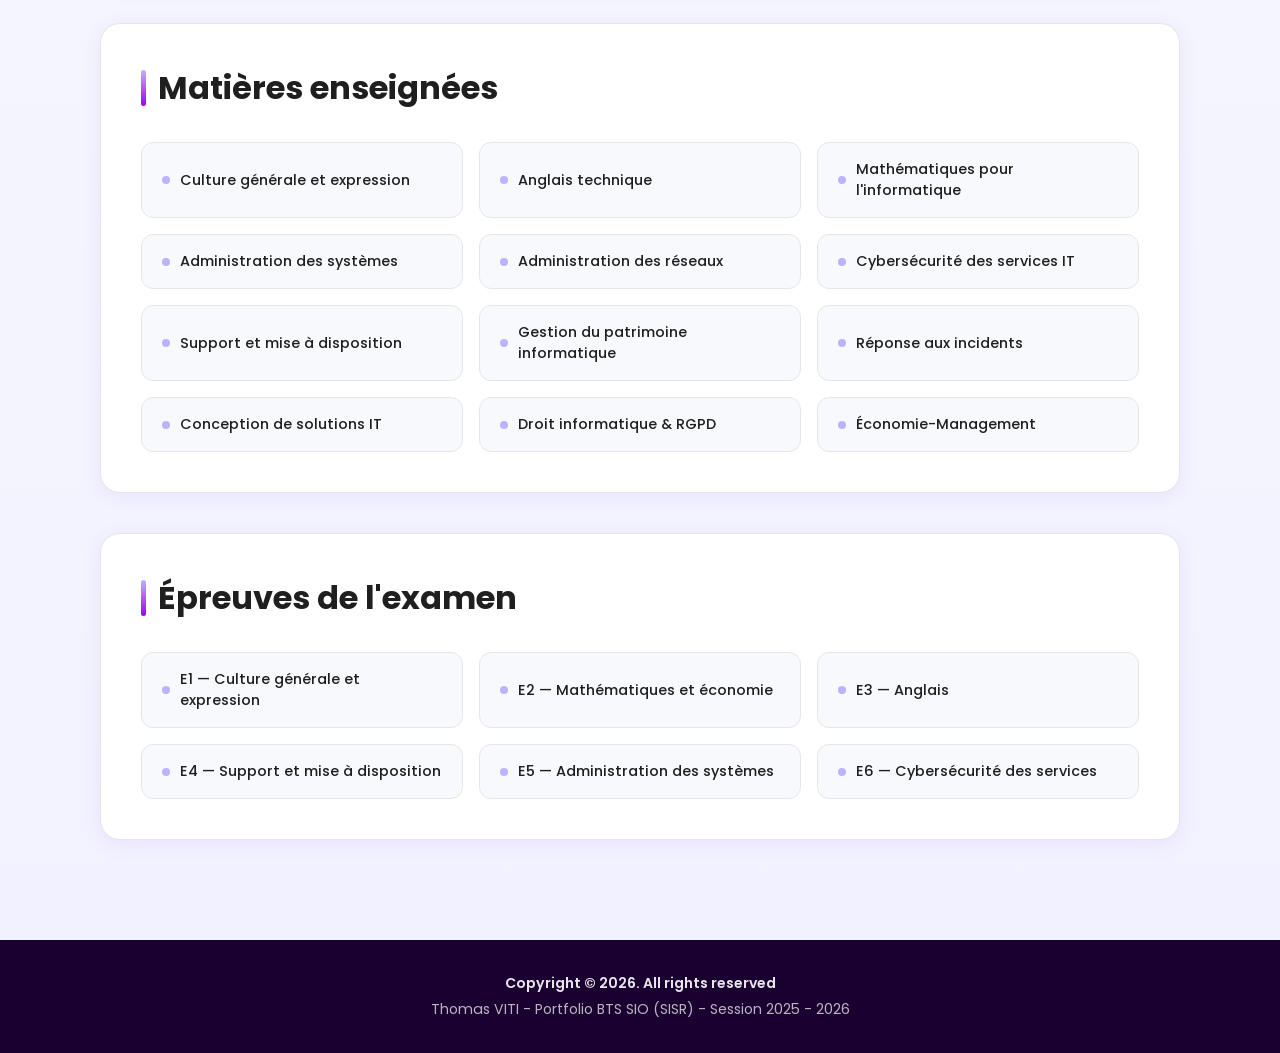
==== commit 4d494b89: "Update btssio.html" ====
--- a/btssio.html
+++ b/btssio.html
@@ -12,7 +12,7 @@
     <header class="topbar" id="topbar">
         <a href="index.html" class="brand">
             <div class="logo-placeholder">
-                <img src="images/logo1.png" alt="Logo Thomas VITI" class="logo">
+                <img src="logo1.png" alt="Logo Thomas VITI" class="logo">
             </div>
             <span class="brand-title">PORTFOLIO BTS SIO - SISR</span>
         </a>
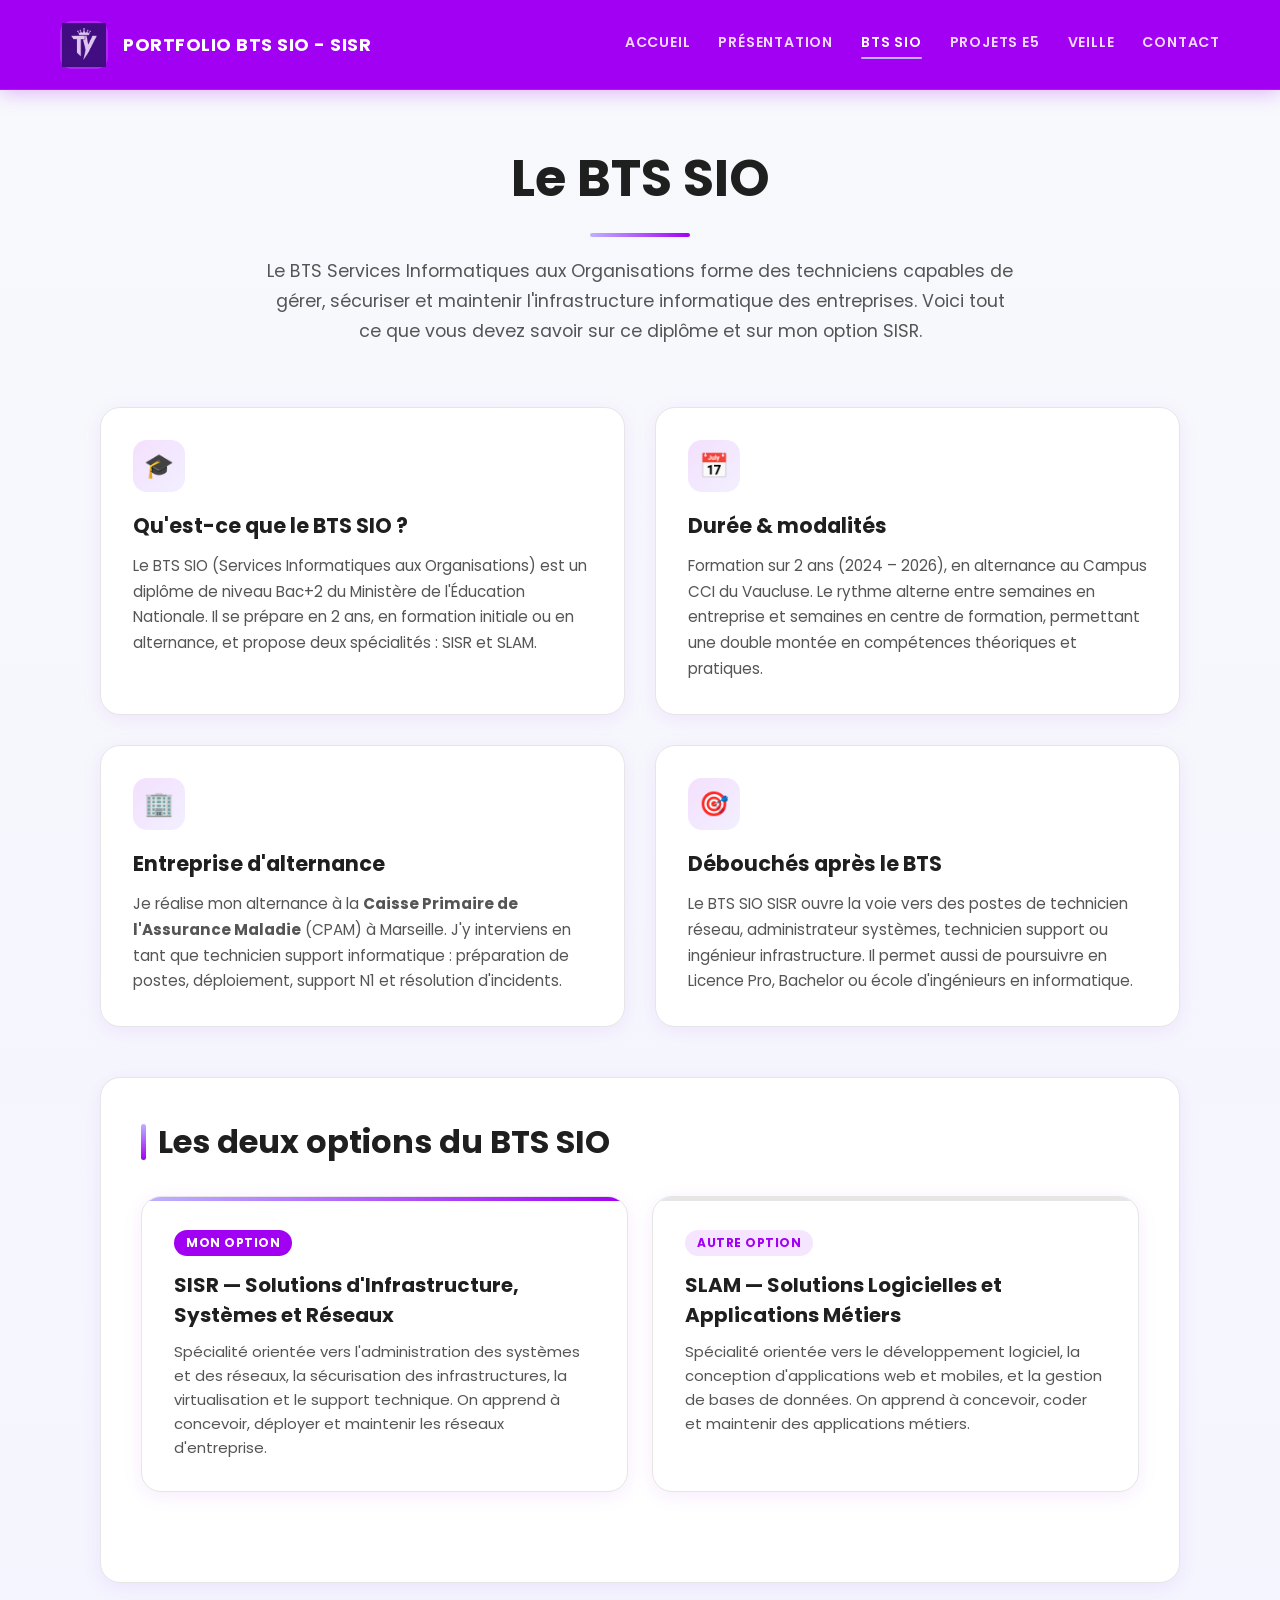
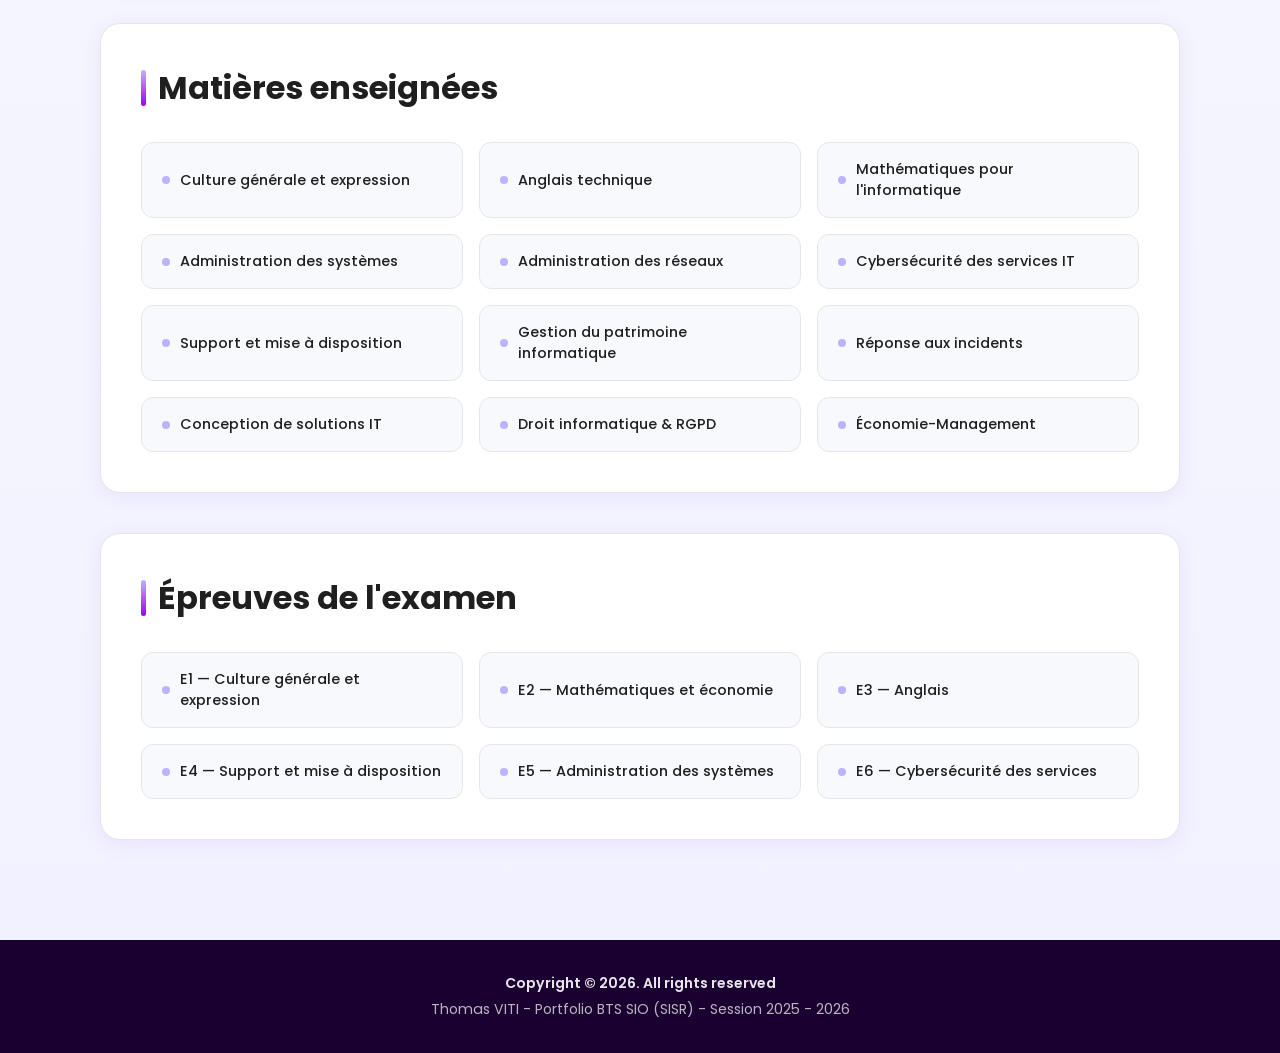
==== commit f0016509: "Update btssio.html" ====
--- a/btssio.html
+++ b/btssio.html
@@ -20,7 +20,7 @@
             <a href="index.html">ACCUEIL</a>
             <a href="presentation.html">PRÉSENTATION</a>
             <a href="btssio.html" class="active">BTS SIO</a>
-            <a href="e4.html">PROJETS E4</a>
+            <a href="e5.html">PROJETS E5</a>
             <a href="veille.html">VEILLE</a>
             <a href="contact.html">CONTACT</a>
         </nav>
--- a/style.css
+++ b/style.css
@@ -421,8 +421,37 @@
 }
 
 /* =========================
-   BOUTON CV
-   ========================= */
+   BOUTONS CV
+   ========================= */
+.cv-buttons {
+    display: flex;
+    gap: 16px;
+    margin-top: 40px;
+    flex-wrap: wrap;
+    justify-content: center;
+}
+
+.btn-cv-preview {
+    padding: 15px 32px;
+    background-color: transparent;
+    color: var(--couleur-header);
+    border: 2px solid var(--couleur-header);
+    border-radius: 12px;
+    font-family: 'Poppins', sans-serif;
+    font-weight: 600;
+    font-size: 1rem;
+    cursor: pointer;
+    transition: var(--transition);
+    display: inline-block;
+}
+
+.btn-cv-preview:hover {
+    background-color: var(--couleur-header);
+    color: white;
+    transform: translateY(-3px);
+    box-shadow: 0 12px 28px rgba(161, 0, 242, 0.35);
+}
+
 .btn-cv {
     padding: 15px 32px;
     background-color: var(--couleur-header);
@@ -430,15 +459,81 @@
     text-decoration: none;
     border-radius: 12px;
     font-weight: 600;
-    transition: var(--transition);
-    margin-top: 40px;
+    font-size: 1rem;
+    transition: var(--transition);
     display: inline-block;
 }
 
 .btn-cv:hover {
     transform: translateY(-3px);
     box-shadow: 0 12px 28px rgba(161, 0, 242, 0.35);
-}
+    background-color: var(--couleur-accent-dark);
+}
+
+/* =========================
+   MODALE APERÇU CV
+   ========================= */
+.cv-modal {
+    display: none;
+    position: fixed;
+    inset: 0;
+    background: rgba(10, 0, 30, 0.75);
+    backdrop-filter: blur(6px);
+    z-index: 2000;
+    align-items: center;
+    justify-content: center;
+    padding: 20px;
+}
+
+.cv-modal.active {
+    display: flex;
+}
+
+.cv-modal-box {
+    position: relative;
+    width: 100%;
+    max-width: 820px;
+    height: 90vh;
+    background: var(--couleur-blanc);
+    border-radius: 20px;
+    overflow: hidden;
+    box-shadow: 0 30px 80px rgba(161, 0, 242, 0.3);
+    animation: fadeUp 0.35s ease forwards;
+}
+
+.cv-modal-close {
+    position: absolute;
+    top: 14px;
+    right: 14px;
+    width: 36px;
+    height: 36px;
+    border-radius: 50%;
+    border: none;
+    background: var(--couleur-header);
+    color: white;
+    font-size: 1rem;
+    font-weight: 700;
+    cursor: pointer;
+    z-index: 10;
+    display: flex;
+    align-items: center;
+    justify-content: center;
+    transition: var(--transition);
+}
+
+.cv-modal-close:hover {
+    background: #7b00c0;
+    transform: scale(1.1);
+}
+
+.cv-iframe {
+    width: 100%;
+    height: 100%;
+    border: none;
+    display: block;
+}
+
+
 
 /* =========================
    CARROUSEL COMPÉTENCES
@@ -1441,4 +1536,4 @@
     .sources-section { padding: 24px; }
 
     .hero-stats { grid-template-columns: repeat(3, 1fr); }
-}+}
